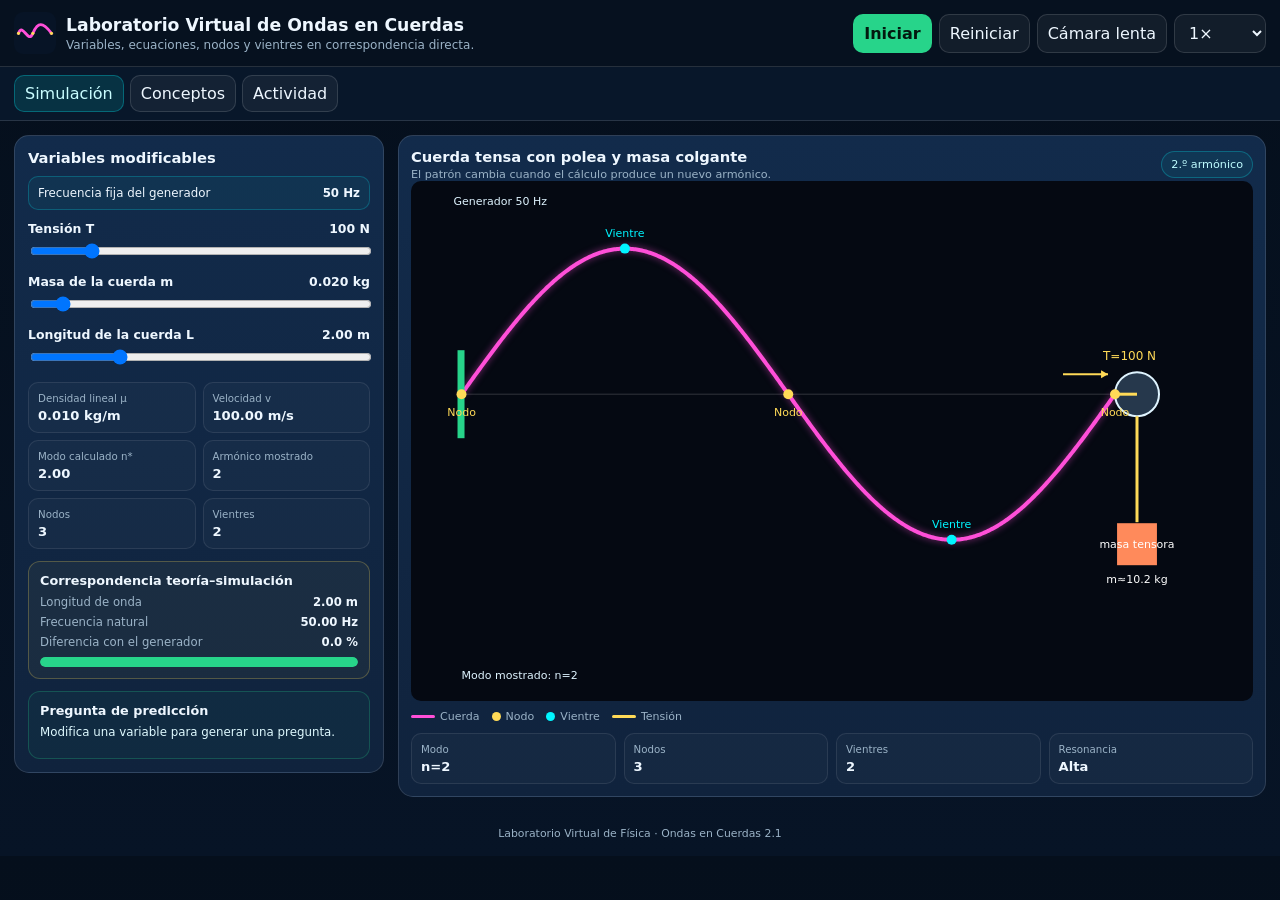
==== simuladores/ondas/index.html @ 8b2b4fbb "Integrar simulador Ondas en Cuerdas 2.1" ====
<!doctype html>
<html lang="es">
<head>
  <meta charset="utf-8">
  <meta name="viewport" content="width=device-width,initial-scale=1,viewport-fit=cover">
  <meta name="theme-color" content="#071426">
  <title>Ondas en Cuerdas 2.1</title>
  <link rel="manifest" href="manifest.webmanifest">
  <link rel="icon" href="assets/icon.svg" type="image/svg+xml">
  <link rel="stylesheet" href="styles.css">
</head>
<body>
<div id="splash" class="splash">
  <div class="splash-mark">∿</div>
  <h1>Ondas en Cuerdas 2.1</h1>
  <p>Laboratorio virtual de Física</p>
</div>

<header class="topbar">
  <div class="brand">
    <img src="assets/icon.svg" alt="" class="brand-icon">
    <div>
      <h1>Laboratorio Virtual de Ondas en Cuerdas</h1>
      <p>Variables, ecuaciones, nodos y vientres en correspondencia directa.</p>
    </div>
  </div>
  <div class="toolbar">
    <button id="startBtn" class="primary" type="button">Iniciar</button>
    <button id="resetBtn" type="button">Reiniciar</button>
    <button id="slowBtn" type="button">Cámara lenta</button>
    <select id="speedSelect" aria-label="Velocidad de simulación">
      <option value="0.20">0.20×</option>
      <option value="0.35">0.35×</option>
      <option value="0.50">0.50×</option>
      <option value="1" selected>1×</option>
    </select>
  </div>
</header>

<nav class="tabs">
  <button class="tab active" data-view="simulationView" type="button">Simulación</button>
  <button class="tab" data-view="conceptsView" type="button">Conceptos</button>
  <button class="tab" data-view="practiceView" type="button">Actividad</button>
</nav>

<main>
  <section id="simulationView" class="view active">
    <div class="layout">
      <aside class="panel">
        <h2>Variables modificables</h2>

        <div class="fixed-source">
          <span>Frecuencia fija del generador</span>
          <strong>50 Hz</strong>
        </div>

        <label for="tensionSlider">Tensión T <output id="tensionOut">100 N</output></label>
        <input id="tensionSlider" type="range" min="20" max="500" step="5" value="100">

        <label for="massSlider">Masa de la cuerda m <output id="massOut">0.020 kg</output></label>
        <input id="massSlider" type="range" min="0.005" max="0.200" step="0.005" value="0.020">

        <label for="lengthSlider">Longitud de la cuerda L <output id="lengthOut">2.00 m</output></label>
        <input id="lengthSlider" type="range" min="1" max="5" step="0.1" value="2">

        <div class="metrics">
          <article><span>Densidad lineal μ</span><strong id="muOut">0.010 kg/m</strong></article>
          <article><span>Velocidad v</span><strong id="velocityOut">100.00 m/s</strong></article>
          <article><span>Modo calculado n*</span><strong id="modeCalcOut">2.00</strong></article>
          <article><span>Armónico mostrado</span><strong id="harmonicOut">2</strong></article>
          <article><span>Nodos</span><strong id="nodesOut">3</strong></article>
          <article><span>Vientres</span><strong id="antinodesOut">2</strong></article>
        </div>

        <section class="resonance-box">
          <h3>Correspondencia teoría–simulación</h3>
          <div><span>Longitud de onda</span><strong id="wavelengthOut">2.00 m</strong></div>
          <div><span>Frecuencia natural</span><strong id="naturalFrequencyOut">50.00 Hz</strong></div>
          <div><span>Diferencia con el generador</span><strong id="errorOut">0.0 %</strong></div>
          <div class="track"><div id="resonanceFill" class="fill"></div></div>
        </section>

        <section class="question-box">
          <h3>Pregunta de predicción</h3>
          <p id="questionText">Modifica una variable para generar una pregunta.</p>
          <div id="questionAnswers" class="answer-grid"></div>
          <div id="questionFeedback" class="feedback hidden"></div>
        </section>
      </aside>

      <section class="workspace">
        <article class="card">
          <div class="card-head">
            <div>
              <h2>Cuerda tensa con polea y masa colgante</h2>
              <p>El patrón cambia cuando el cálculo produce un nuevo armónico.</p>
            </div>
            <span id="modeBadge" class="badge">2.º armónico</span>
          </div>

          <canvas id="waveCanvas"></canvas>

          <div class="legend">
            <span><i class="line string"></i>Cuerda</span>
            <span><i class="dot node"></i>Nodo</span>
            <span><i class="dot antinode"></i>Vientre</span>
            <span><i class="line tension"></i>Tensión</span>
          </div>

          <div class="summary">
            <article><span>Modo</span><strong id="summaryMode">n=2</strong></article>
            <article><span>Nodos</span><strong id="summaryNodes">3</strong></article>
            <article><span>Vientres</span><strong id="summaryAntinodes">2</strong></article>
            <article><span>Resonancia</span><strong id="summaryResonance">Alta</strong></article>
          </div>
        </article>
      </section>
    </div>
  </section>

  <section id="conceptsView" class="view">
    <div class="content-grid">
      <article class="card concept-card">
        <h2>Ecuaciones algebraicas</h2>
        <div class="equation">μ = m / L</div>
        <div class="equation">v = √(T / μ)</div>
        <div class="equation">n* = 2Lf<sub>g</sub> / v</div>
        <div class="equation">λ<sub>n</sub> = 2L / n</div>
        <div class="equation">f<sub>n</sub> = nv / 2L</div>
      </article>

      <article class="card concept-card">
        <h2>Cálculo actual</h2>
        <div id="calculationText" class="calculation"></div>
      </article>

      <article class="card concept-card">
        <h2>Nodos y vientres</h2>
        <p><strong>Nodo:</strong> punto que permanece prácticamente inmóvil.</p>
        <p><strong>Vientre:</strong> región donde la amplitud es máxima.</p>
        <div class="equation">vientres = n</div>
        <div class="equation">nodos = n + 1</div>
      </article>
    </div>
  </section>

  <section id="practiceView" class="view">
    <div class="practice-layout">
      <article class="card">
        <h2>Actividad guiada</h2>
        <ol>
          <li>Configura T = 100 N, m = 0.020 kg y L = 2.00 m.</li>
          <li>Comprueba que n* ≈ 2.</li>
          <li>Aumenta la masa hasta observar otro armónico.</li>
          <li>Registra el ensayo.</li>
          <li>Aumenta la tensión y compara.</li>
        </ol>
        <button id="captureBtn" type="button">Capturar PNG</button>
      </article>

      <article class="card">
        <h2>Registro de ensayos</h2>
        <div class="table-wrap">
          <table>
            <thead>
              <tr><th>Ensayo</th><th>T</th><th>m</th><th>L</th><th>v</th><th>n</th><th>Nodos</th><th>Vientres</th></tr>
            </thead>
            <tbody id="practiceBody"></tbody>
          </table>
        </div>
        <div class="practice-actions">
          <button id="recordBtn" type="button">Registrar</button>
          <button id="clearPracticeBtn" type="button">Limpiar</button>
          <button id="csvBtn" type="button">Exportar CSV</button>
        </div>
      </article>
    </div>
  </section>
</main>

<footer>Laboratorio Virtual de Física · Ondas en Cuerdas 2.1</footer>
<script src="app.js"></script>
</body>
</html>
---- simuladores/ondas/styles.css ----
/* Diseño estable y responsive */
:root{--bg:#071426;--panel:#10233d;--line:rgba(255,255,255,.13);--text:#eef7ff;--muted:#9bb3c7;--green:#27d48a;--cyan:#00f5ff;--yellow:#ffda57;--magenta:#ff4fd8;--orange:#ff8a5b}
*{box-sizing:border-box}html,body{margin:0;max-width:100%;overflow-x:hidden}
body{min-width:320px;background:linear-gradient(180deg,#050f1c,#071426);color:var(--text);font-family:system-ui,-apple-system,Segoe UI,Roboto,Arial,sans-serif}
button,input,select{font:inherit}button{cursor:pointer}.hidden{display:none!important}
.splash{position:fixed;inset:0;z-index:100;display:grid;place-content:center;text-align:center;background:#06111f;transition:opacity .35s ease,visibility .35s ease}
.splash.hide{opacity:0;visibility:hidden}.splash-mark{font-size:5rem;color:var(--magenta)}.splash h1{margin:.4rem 0 .2rem}.splash p{margin:0;color:var(--muted)}
.topbar{display:flex;justify-content:space-between;gap:14px;align-items:center;padding:12px 14px;border-bottom:1px solid var(--line);background:#06111f}
.brand{display:flex;align-items:center;gap:10px}.brand-icon{width:42px;height:42px}.brand h1,.brand p{margin:0}.brand h1{font-size:1.08rem}.brand p{margin-top:3px;color:var(--muted);font-size:.75rem}
.toolbar{display:flex;gap:7px;flex-wrap:wrap}button,select{border:1px solid var(--line);border-radius:10px;padding:8px 10px;color:var(--text);background:rgba(255,255,255,.05)}
button.primary{color:#03190f;background:var(--green);border-color:transparent;font-weight:800}
.tabs{display:flex;gap:6px;padding:8px 14px;border-bottom:1px solid var(--line);background:#08172a}.tab.active{background:rgba(0,245,255,.12);border-color:rgba(0,245,255,.28);color:#c9fdff}
.view{display:none}.view.active{display:block}
.layout{display:grid;grid-template-columns:minmax(300px,370px) minmax(0,1fr);gap:14px;width:min(1450px,100%);margin:auto;padding:14px}
.panel,.card{min-width:0;border:1px solid var(--line);border-radius:15px;background:linear-gradient(180deg,#122b4b,var(--panel))}
.panel{padding:13px;align-self:start}.panel h2,.card h2{margin:0 0 10px;font-size:.92rem}
.panel label{display:flex;justify-content:space-between;gap:8px;margin:11px 0 5px;font-size:.78rem;font-weight:700}.panel input[type=range]{width:100%}
.fixed-source{display:flex;justify-content:space-between;gap:10px;margin-bottom:11px;padding:9px;border:1px solid rgba(0,245,255,.22);border-radius:10px;background:rgba(0,245,255,.045);font-size:.74rem}
.metrics{display:grid;grid-template-columns:1fr 1fr;gap:7px;margin-top:13px}.metrics article,.summary article{padding:9px;border:1px solid rgba(255,255,255,.09);border-radius:10px;background:rgba(255,255,255,.025)}
.metrics span,.summary span{display:block;color:var(--muted);font-size:.64rem}.metrics strong,.summary strong{display:block;margin-top:4px;font-size:.82rem}
.resonance-box,.question-box{margin-top:12px;padding:11px;border-radius:12px}.resonance-box{border:1px solid rgba(255,218,87,.25);background:rgba(255,218,87,.045)}.question-box{border:1px solid rgba(39,212,138,.24);background:rgba(39,212,138,.045)}
.resonance-box h3,.question-box h3{margin:0 0 7px;font-size:.8rem}.resonance-box>div:not(.track){display:flex;justify-content:space-between;gap:10px;margin:6px 0;font-size:.73rem}.resonance-box span{color:var(--muted)}
.track{height:10px;margin-top:8px;overflow:hidden;border-radius:999px;background:rgba(255,255,255,.08)}.fill{height:100%;width:0;border-radius:inherit;background:var(--green);transition:width .25s ease}
.question-box p{margin:0 0 8px;color:#dffaff;font-size:.74rem}.answer-grid{display:grid;grid-template-columns:1fr 1fr;gap:6px}.feedback{margin-top:8px;padding:9px;border-radius:9px;font-size:.72rem}.feedback.ok{color:#baffd6;background:rgba(39,212,138,.1);border:1px solid rgba(39,212,138,.3)}.feedback.bad{color:#ffd0d5;background:rgba(255,107,121,.08);border:1px solid rgba(255,107,121,.3)}
.workspace{display:grid;gap:14px;min-width:0}.card{padding:12px;overflow:hidden}.card-head{display:flex;justify-content:space-between;gap:10px;align-items:center}.card-head h2,.card-head p{margin-bottom:0}.card-head p{margin-top:3px;color:var(--muted);font-size:.7rem}
.badge{padding:6px 9px;border-radius:999px;border:1px solid rgba(0,245,255,.25);color:#bffcff;background:rgba(0,245,255,.06);font-size:.7rem}
canvas{display:block;width:100%;max-width:100%;border-radius:10px;background:#050912}#waveCanvas{height:clamp(360px,52vw,520px)}
.legend{display:flex;flex-wrap:wrap;gap:12px;margin-top:9px;color:var(--muted);font-size:.69rem}.legend span{display:inline-flex;align-items:center;gap:5px}.dot{width:9px;height:9px;border-radius:50%}.node{background:var(--yellow)}.antinode{background:var(--cyan)}.line{width:24px;height:3px;border-radius:4px}.string{background:var(--magenta)}.tension{background:var(--yellow)}
.summary{display:grid;grid-template-columns:repeat(4,1fr);gap:8px;margin-top:10px}
.content-grid,.practice-layout{display:grid;grid-template-columns:repeat(3,minmax(0,1fr));gap:14px;width:min(1200px,100%);margin:auto;padding:14px}.practice-layout{grid-template-columns:1fr 1.3fr}
.equation{margin:8px 0;padding:9px;border-radius:9px;background:#071628;color:#dffcff;text-align:center;font-family:"Cambria Math",Georgia,serif}.concept-card p{color:#d4e8f5;font-size:.8rem}.calculation{padding:10px;border-radius:10px;background:rgba(255,255,255,.035);font-size:.78rem;line-height:1.6}
.table-wrap{max-width:100%;overflow:auto}table{width:100%;min-width:760px;border-collapse:collapse;font-size:.74rem}th,td{padding:8px;border-bottom:1px solid rgba(255,255,255,.08);text-align:right}th{background:#0b213b;color:#ccecff}.practice-actions{display:flex;gap:7px;flex-wrap:wrap;margin-top:10px}
footer{padding:16px;color:var(--muted);text-align:center;font-size:.68rem}
@media(max-width:1020px){.layout{grid-template-columns:1fr}.content-grid{grid-template-columns:1fr}.practice-layout{grid-template-columns:1fr}}
@media(max-width:720px){.topbar{align-items:flex-start;flex-direction:column}.toolbar{width:100%}.toolbar>*{flex:1 1 calc(50% - 7px)}.tabs{overflow:auto}.layout,.content-grid,.practice-layout{padding:9px}#waveCanvas{height:410px}.summary{grid-template-columns:1fr 1fr}}
@media(max-width:420px){.answer-grid{grid-template-columns:1fr}.toolbar>*{flex:1 1 100%}.metrics{grid-template-columns:1fr 1fr}#waveCanvas{height:370px}}
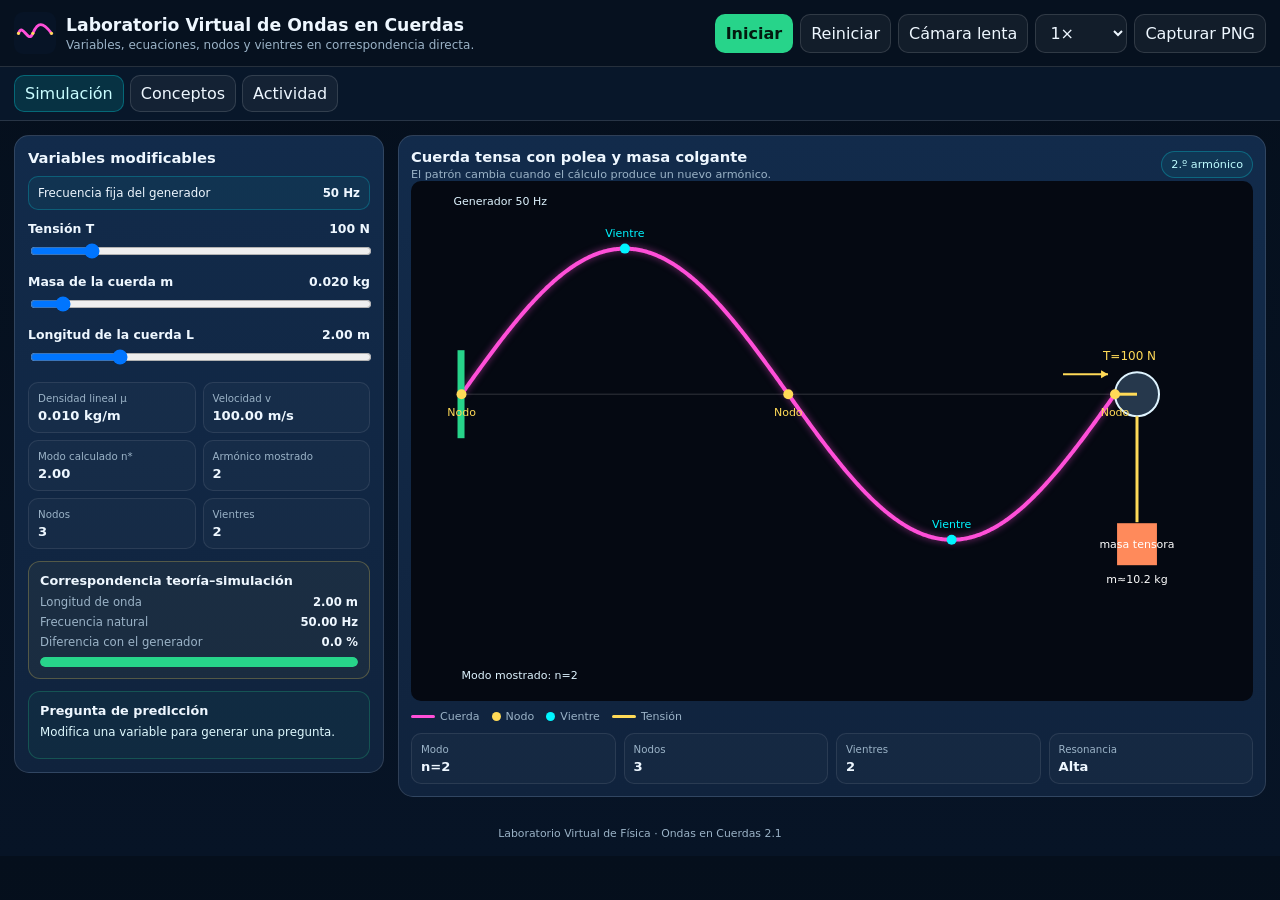
==== commit c9572f1b: "Agregar botón de captura PNG - Ondas 2.2 Incorporación del botón de captura PNG en la barra de herra" ====
--- a/simuladores/ondas/index.html
+++ b/simuladores/ondas/index.html
@@ -34,6 +34,9 @@
       <option value="0.50">0.50×</option>
       <option value="1" selected>1×</option>
     </select>
+    
+<button id="captureSimBtn" type="button">Capturar PNG</button>
+
   </div>
 </header>
 
@@ -147,14 +150,64 @@
   <section id="practiceView" class="view">
     <div class="practice-layout">
       <article class="card">
-        <h2>Actividad guiada</h2>
-        <ol>
-          <li>Configura T = 100 N, m = 0.020 kg y L = 2.00 m.</li>
-          <li>Comprueba que n* ≈ 2.</li>
-          <li>Aumenta la masa hasta observar otro armónico.</li>
-          <li>Registra el ensayo.</li>
-          <li>Aumenta la tensión y compara.</li>
-        </ol>
+       
+<h2>Laboratorio de investigación experimental</h2>
+
+<h3>Práctica 01. Tensión y velocidad</h3>
+
+<p><strong>Objetivo:</strong> Determinar la relación entre la tensión de una cuerda y la velocidad de propagación de una onda.</p>
+
+<h3>1. Formulación de hipótesis</h3>
+
+<p>¿Qué sucede con la velocidad de propagación cuando aumenta la tensión de la cuerda?</p>
+
+<textarea rows="3" style="width:100%;box-sizing:border-box;" placeholder="Escribe tu hipótesis..."></textarea>
+
+<h3>2. Control de variables</h3>
+
+<ul>
+  <li>Variable independiente: tensión (N).</li>
+  <li>Variable dependiente: velocidad (m/s).</li>
+  <li>Masa constante: 0.020 kg.</li>
+  <li>Longitud constante: 2.00 m.</li>
+  <li>Densidad lineal: 0.010 kg/m.</li>
+</ul>
+
+<h3>3. Procedimiento experimental</h3>
+
+<ol>
+  <li>Ingresa a la pestaña Simulación.</li>
+  <li>Configura la masa y la longitud indicadas.</li>
+  <li>Establece una tensión inicial de 25 N.</li>
+  <li>Regresa a Actividad y registra el ensayo.</li>
+  <li>Repite para 50, 75, 100 y 125 N.</li>
+  <li>Exporta los resultados a Excel.</li>
+</ol>
+
+<h3>4. Fundamento matemático</h3>
+
+<div class="equation">μ = m / L</div>
+<div class="equation">v = √(T / μ)</div>
+<div class="equation">v² = T / μ</div>
+
+<h3>5. Análisis gráfico en Excel</h3>
+
+<ol>
+  <li>Construye la gráfica de velocidad en función de la tensión.</li>
+  <li>Aplica una línea de tendencia potencial.</li>
+  <li>Obtén la ecuación y el valor de R².</li>
+  <li>Calcula la velocidad al cuadrado.</li>
+  <li>Construye la gráfica de v² en función de T.</li>
+  <li>Aplica un ajuste lineal.</li>
+  <li>Determina la densidad lineal mediante el inverso de la pendiente.</li>
+</ol>
+
+<h3>6. Conclusiones científicas</h3>
+
+<p>¿Qué relación matemática existe entre la tensión y la velocidad? ¿Se cumple la hipótesis inicial?</p>
+
+<textarea rows="5" style="width:100%;box-sizing:border-box;" placeholder="Escribe tus conclusiones científicas..."></textarea>
+
         <button id="captureBtn" type="button">Capturar PNG</button>
       </article>
 
@@ -171,7 +224,7 @@
         <div class="practice-actions">
           <button id="recordBtn" type="button">Registrar</button>
           <button id="clearPracticeBtn" type="button">Limpiar</button>
-          <button id="csvBtn" type="button">Exportar CSV</button>
+          <button id="csvBtn" type="button">Exportar Excel (.xlsx)</button>
         </div>
       </article>
     </div>
@@ -179,6 +232,7 @@
 </main>
 
 <footer>Laboratorio Virtual de Física · Ondas en Cuerdas 2.1</footer>
+<script src="https://cdn.sheetjs.com/xlsx-0.20.3/package/dist/xlsx.full.min.js"></script>
 <script src="app.js"></script>
 </body>
-</html>+</html>
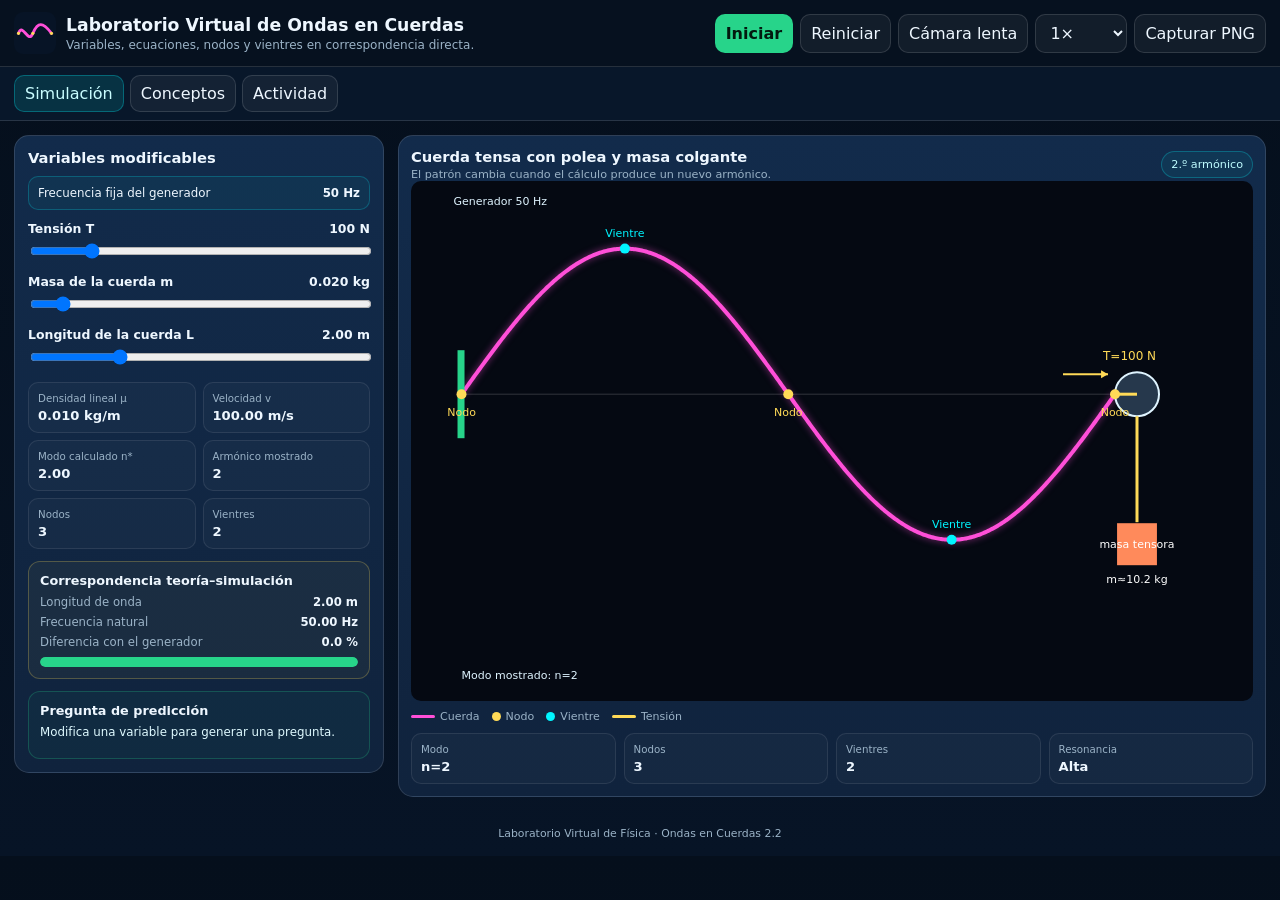
==== commit 51007d90: "Actualizar identificación de versión a Ondas 2.2" ====
--- a/simuladores/ondas/index.html
+++ b/simuladores/ondas/index.html
@@ -4,7 +4,7 @@
   <meta charset="utf-8">
   <meta name="viewport" content="width=device-width,initial-scale=1,viewport-fit=cover">
   <meta name="theme-color" content="#071426">
-  <title>Ondas en Cuerdas 2.1</title>
+  <title>Ondas en Cuerdas 2.2</title>
   <link rel="manifest" href="manifest.webmanifest">
   <link rel="icon" href="assets/icon.svg" type="image/svg+xml">
   <link rel="stylesheet" href="styles.css">
@@ -12,7 +12,7 @@
 <body>
 <div id="splash" class="splash">
   <div class="splash-mark">∿</div>
-  <h1>Ondas en Cuerdas 2.1</h1>
+  <h1>Ondas en Cuerdas 2.2</h1>
   <p>Laboratorio virtual de Física</p>
 </div>
 
@@ -231,7 +231,7 @@
   </section>
 </main>
 
-<footer>Laboratorio Virtual de Física · Ondas en Cuerdas 2.1</footer>
+<footer>Laboratorio Virtual de Física · Ondas en Cuerdas 2.2</footer>
 <script src="https://cdn.sheetjs.com/xlsx-0.20.3/package/dist/xlsx.full.min.js"></script>
 <script src="app.js"></script>
 </body>
